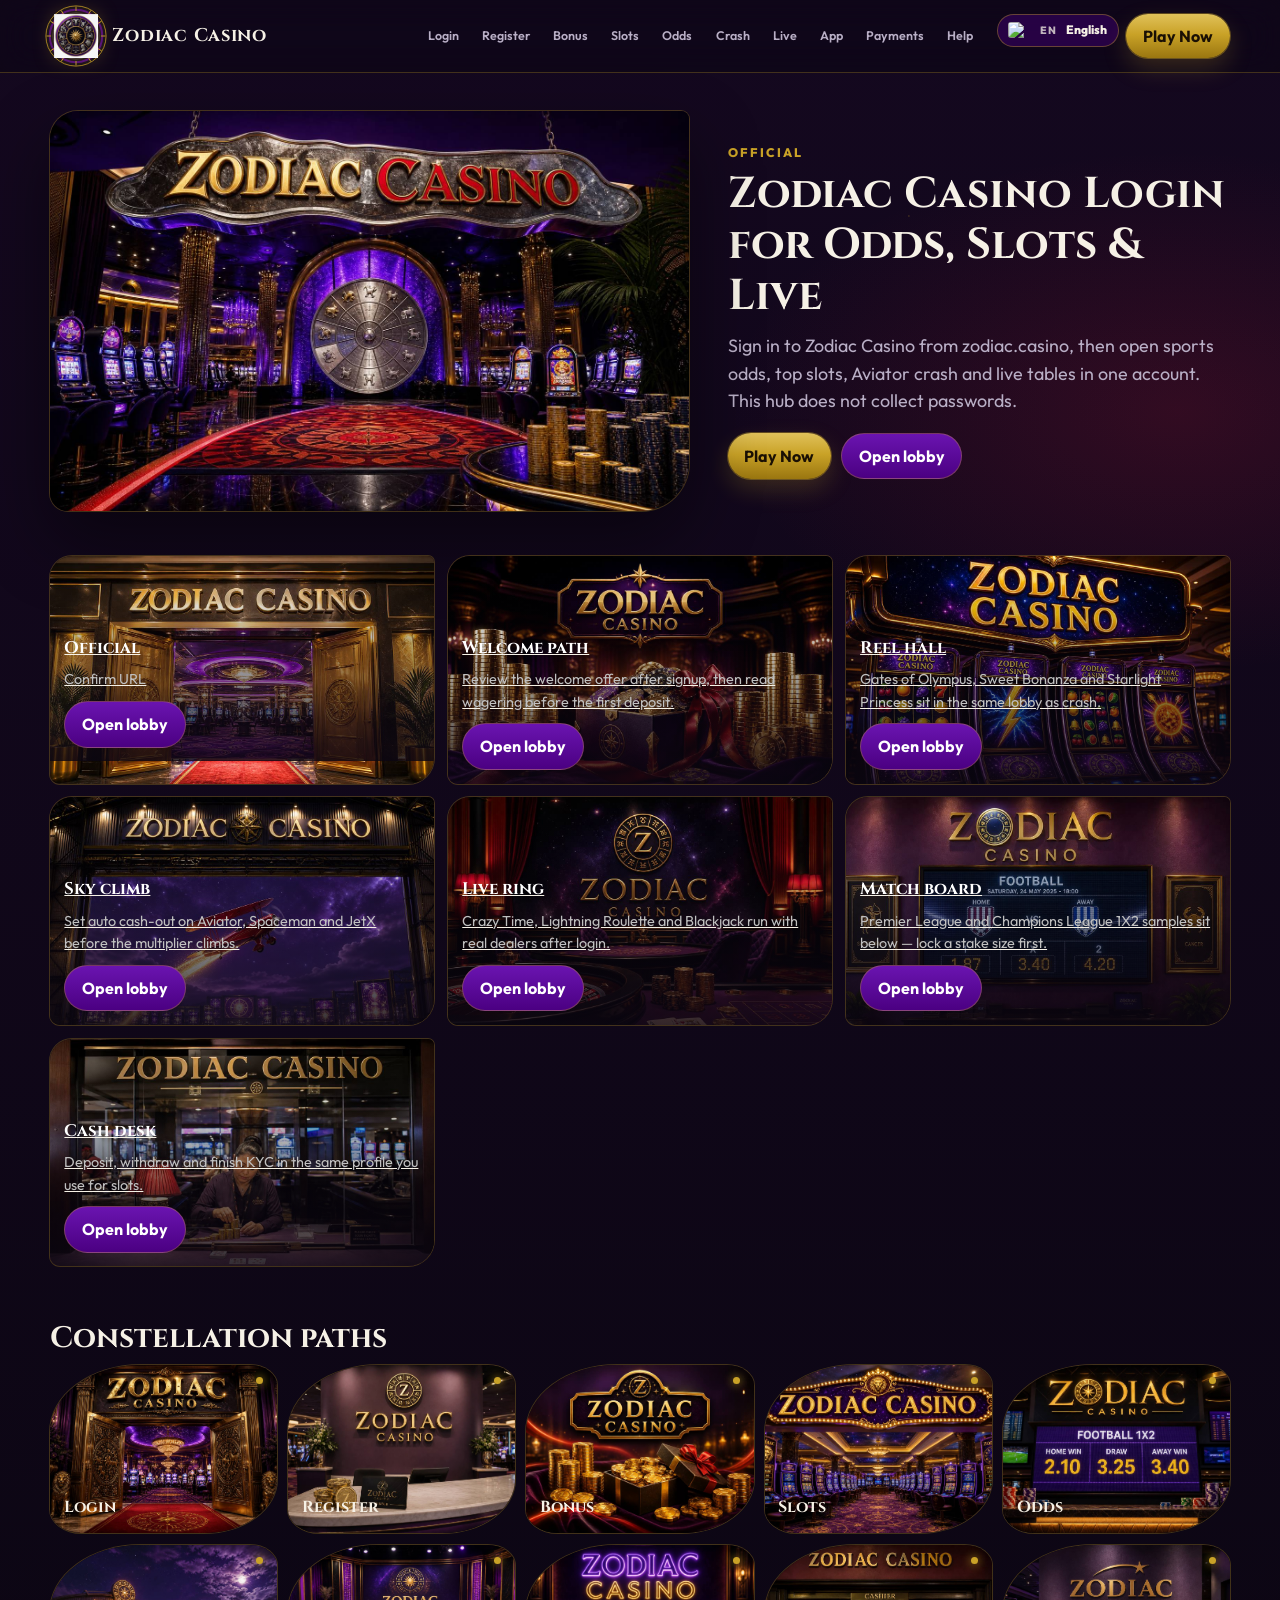
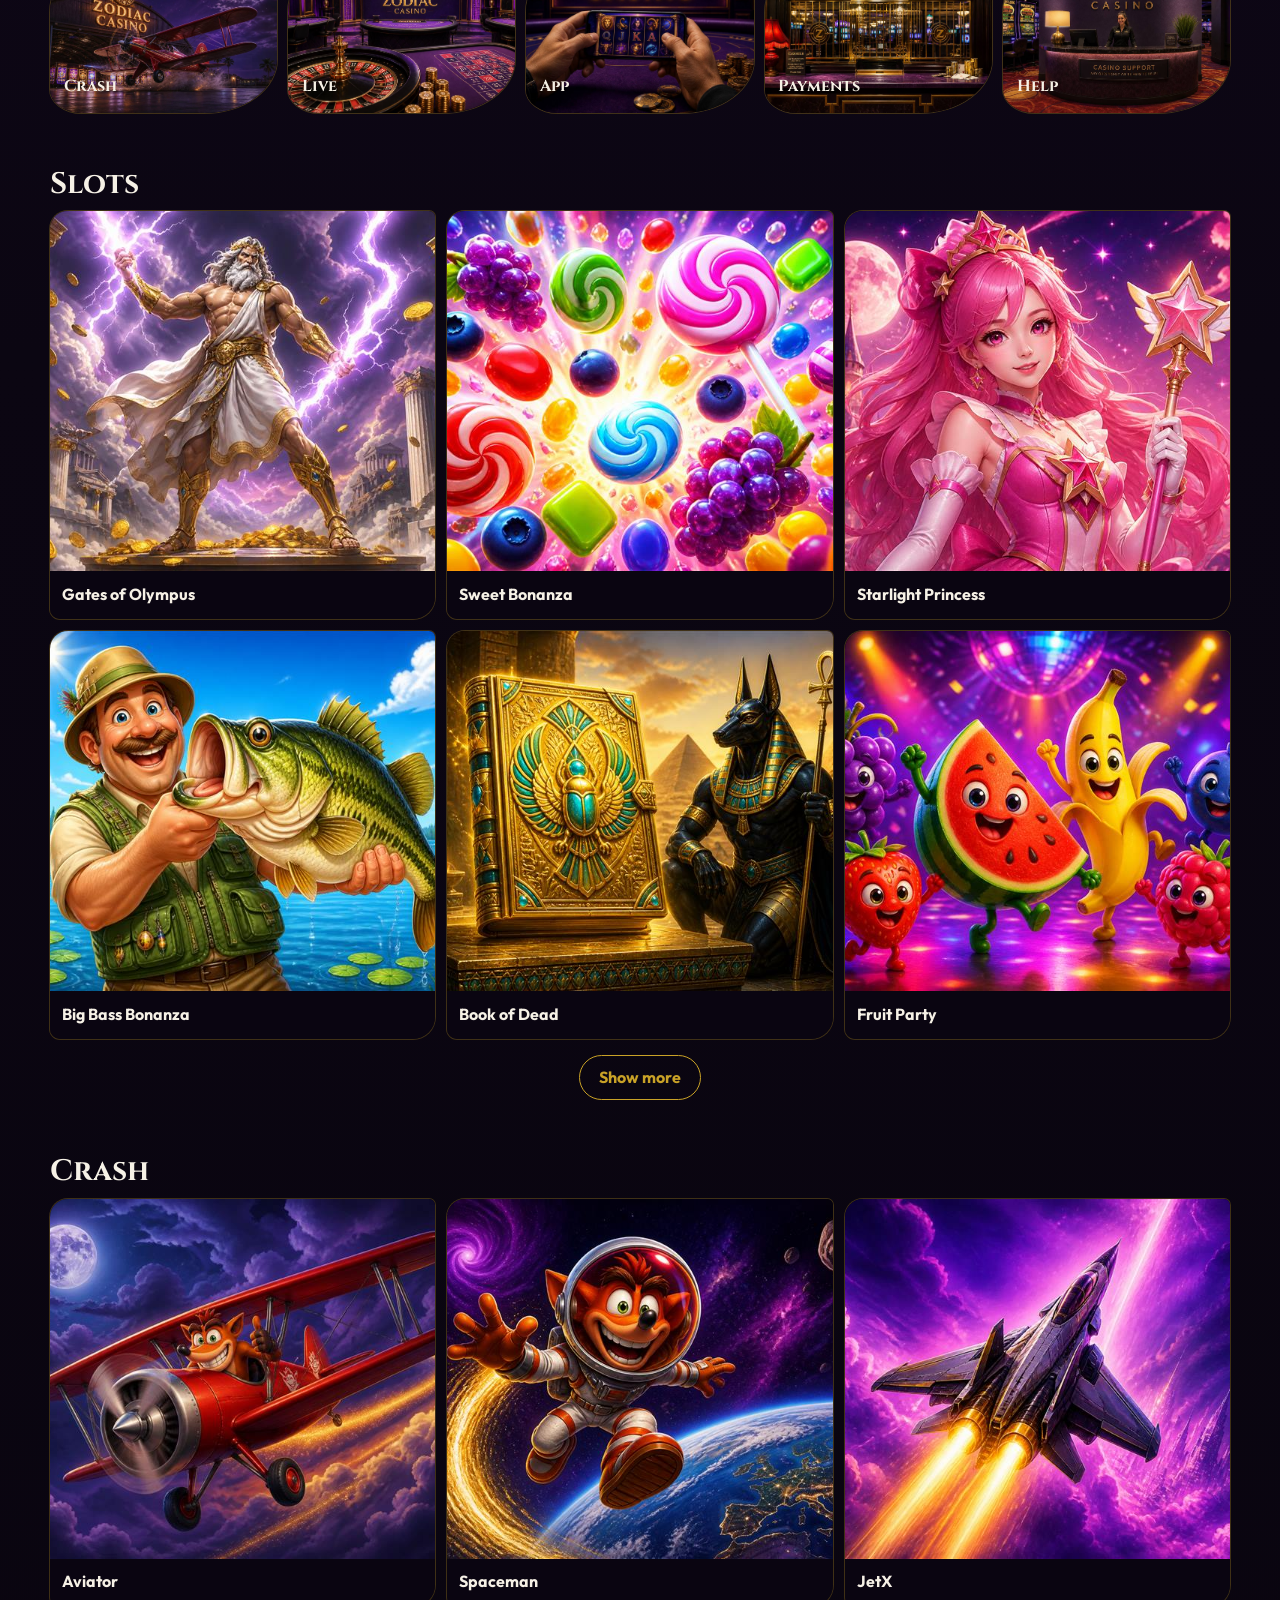
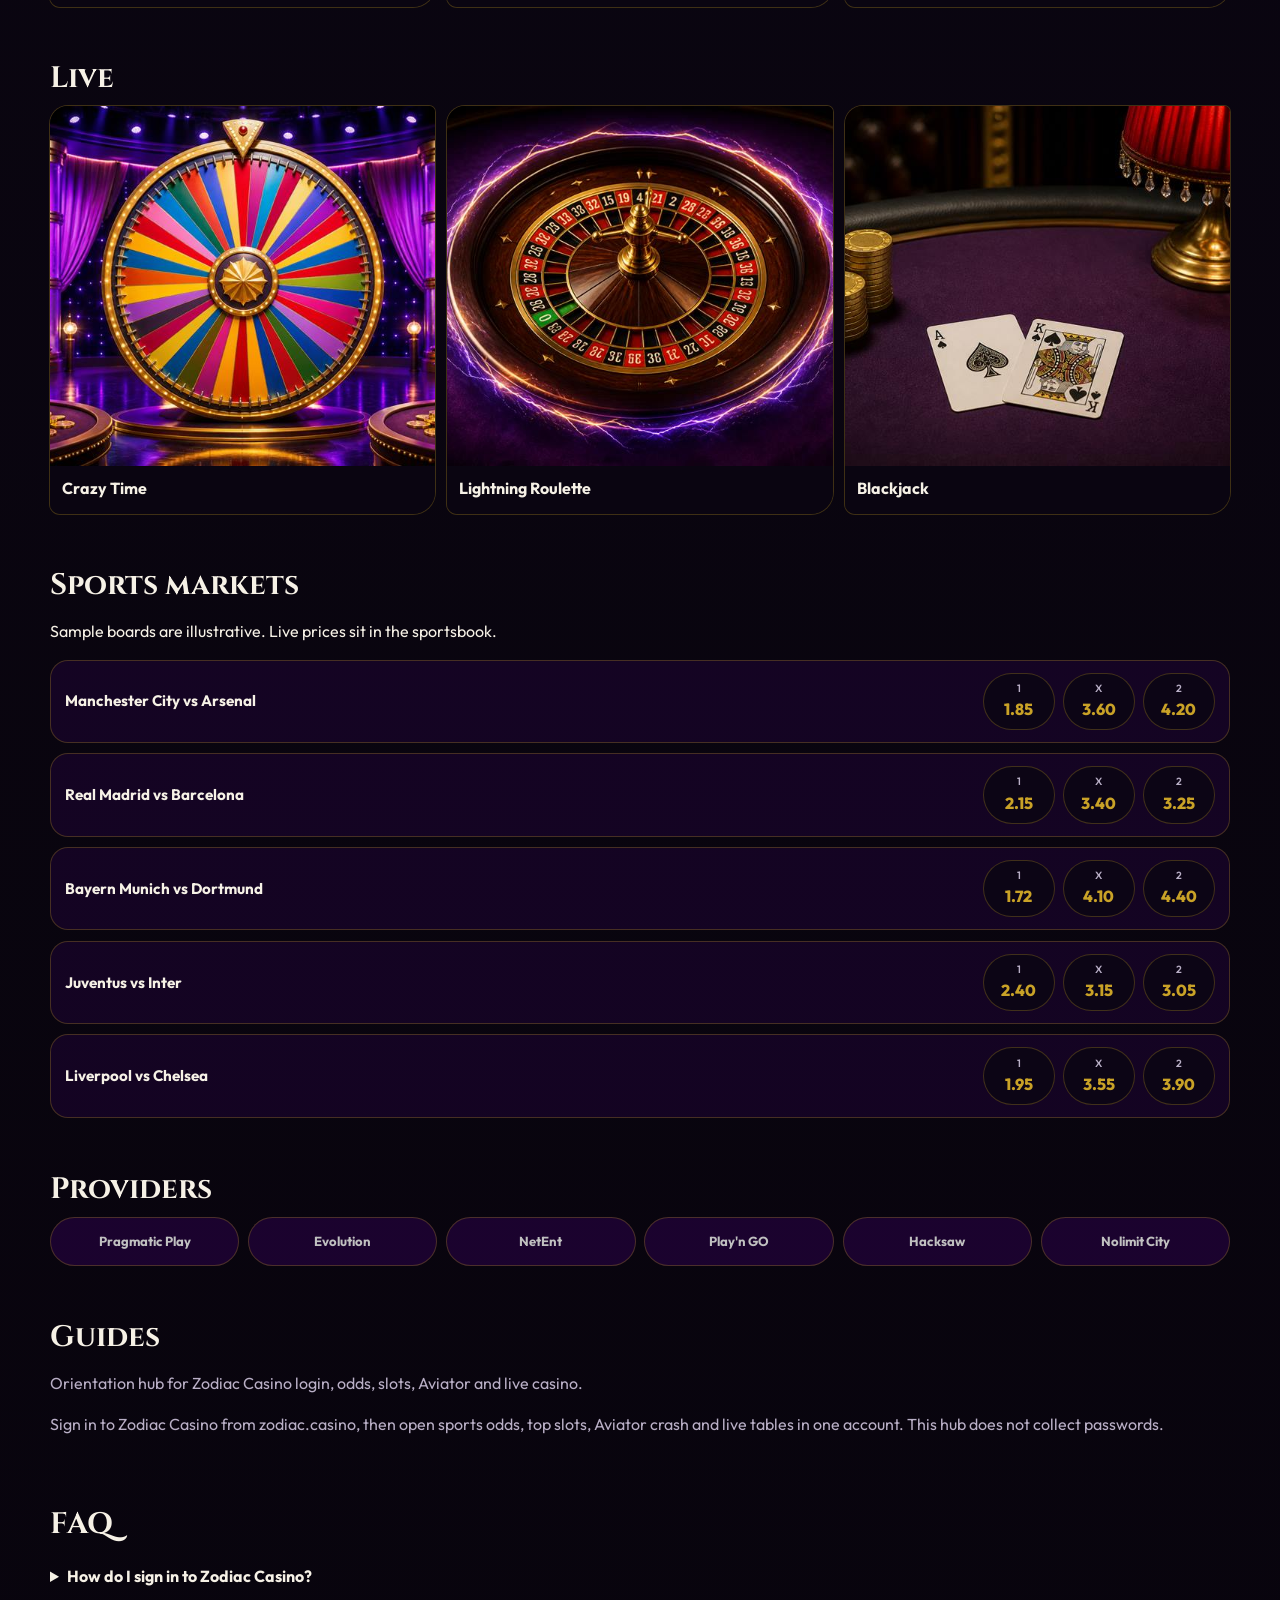
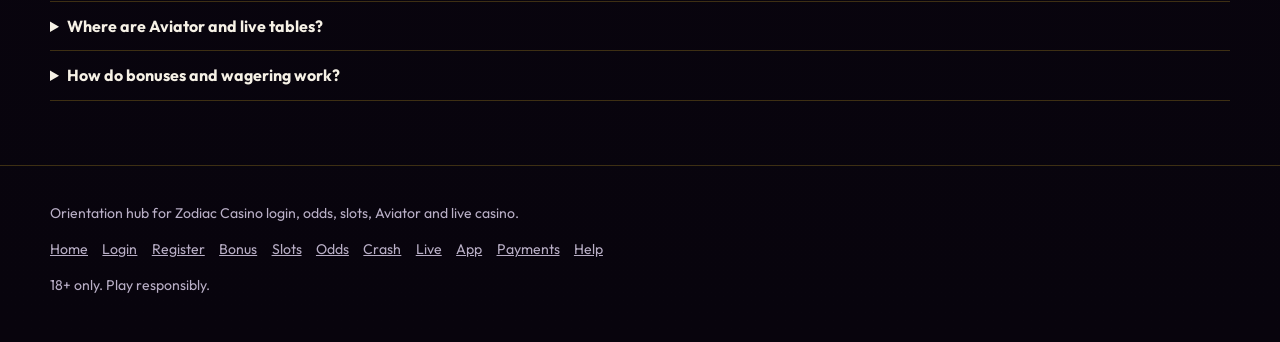
==== index.html @ 61ef899a "Add zodiaccasino brand hub. Co-authored-by: Cursor <cursoragent@cursor.com>" ====
<!DOCTYPE html>
<html lang="en">
<head>
<meta charset="utf-8">
<meta name="viewport" content="width=device-width, initial-scale=1">
<title>Zodiac Casino Login, Sports Odds, Slots &amp; Live | zodiac.casino</title>
<meta name="description" content="Official Zodiac Casino path on zodiac.casino — login, Champions League odds, Gates of Olympus, Aviator and live casino. 18+.">
<meta name="keywords" content="Zodiac Casino, Zodiac Casino login, Zodiac Casino bonus, Zodiac Casino slots, Gates of Olympus, Aviator, live casino, sports odds, zodiac.casino">
<link rel="canonical" href="https://zodiac.casino/">
<meta property="og:type" content="website">
<meta property="og:title" content="Zodiac Casino Login, Sports Odds, Slots &amp; Live">
<meta property="og:description" content="Official Zodiac Casino path on zodiac.casino — login, Champions League odds, Gates of Olympus, Aviator and live casino. 18+.">
<meta property="og:url" content="https://zodiac.casino/">
<meta property="og:image" content="https://zodiac.casino/assets/og.jpg">
<meta name="twitter:card" content="summary_large_image">
<meta name="theme-color" content="#4B0082">
<link rel="icon" href="/favicon.ico">
<link rel="icon" type="image/png" sizes="32x32" href="/favicon-32x32.png">
<link rel="apple-touch-icon" href="/apple-touch-icon.png">
<link rel="manifest" href="/site.webmanifest">
<link rel="stylesheet" href="css/orbit.css">
<link rel="stylesheet" href="css/lang.css">
</head>
<body class="orbit-body">
<div class="sky-veil" aria-hidden="true"></div>
<header class="orbit-head header-bar" id="orbitHead">
<div class="orbit-rail">
<a class="sign-lockup" href="/">
<span class="wheel-halo">
<svg class="wheel-ring" viewBox="0 0 100 100" aria-hidden="true"><circle cx="50" cy="50" r="47" fill="none" stroke="#C9A227" stroke-width="1.2"/><circle cx="50" cy="50" r="41" fill="none" stroke="#4B0082" stroke-width="3.2"/><circle cx="50" cy="50" r="36" fill="none" stroke="#C0C0C0" stroke-width=".6" opacity=".7"/><line x1="50" y1="4" x2="50" y2="11" stroke="#C9A227" stroke-width="1.4"/><line x1="50" y1="4" x2="50" y2="11" stroke="#C9A227" stroke-width="1.4" transform="rotate(30 50 50)"/><line x1="50" y1="4" x2="50" y2="11" stroke="#C9A227" stroke-width="1.4" transform="rotate(60 50 50)"/><line x1="50" y1="4" x2="50" y2="11" stroke="#C9A227" stroke-width="1.4" transform="rotate(90 50 50)"/><line x1="50" y1="4" x2="50" y2="11" stroke="#C9A227" stroke-width="1.4" transform="rotate(120 50 50)"/><line x1="50" y1="4" x2="50" y2="11" stroke="#C9A227" stroke-width="1.4" transform="rotate(150 50 50)"/><line x1="50" y1="4" x2="50" y2="11" stroke="#C9A227" stroke-width="1.4" transform="rotate(180 50 50)"/><line x1="50" y1="4" x2="50" y2="11" stroke="#C9A227" stroke-width="1.4" transform="rotate(210 50 50)"/><line x1="50" y1="4" x2="50" y2="11" stroke="#C9A227" stroke-width="1.4" transform="rotate(240 50 50)"/><line x1="50" y1="4" x2="50" y2="11" stroke="#C9A227" stroke-width="1.4" transform="rotate(270 50 50)"/><line x1="50" y1="4" x2="50" y2="11" stroke="#C9A227" stroke-width="1.4" transform="rotate(300 50 50)"/><line x1="50" y1="4" x2="50" y2="11" stroke="#C9A227" stroke-width="1.4" transform="rotate(330 50 50)"/></svg>
<img class="sign-mark" src="assets/brand/logo.png" alt="" width="44" height="44">
</span>
<span class="brand-name">Zodiac Casino</span>
</a>
<nav class="constel-nav" id="constelNav">
<a href="zodiac-sign-in.html">Login</a>
<a href="zodiac-join.html">Register</a>
<a href="zodiac-gift.html">Bonus</a>
<a href="zodiac-reels.html">Slots</a>
<a href="zodiac-markets.html">Odds</a>
<a href="zodiac-skyrun.html">Crash</a>
<a href="zodiac-tables.html">Live</a>
<a href="zodiac-pocket.html">App</a>
<a href="zodiac-cashier.html">Payments</a>
<a href="zodiac-guide.html">Help</a>
</nav>
<div class="header-actions">
<div class="lang-switch" id="langSwitch"></div>
<a class="pulse-cta header-cta" href="https://cdcdsd914.online/JhVCwShF?sub_id_1=zodiaccasino" rel="nofollow sponsored noopener" target="_blank">Play Now</a>
<button class="nav-toggle" id="navToggle" type="button" aria-expanded="false" aria-label="Menu">☰</button>
</div>
</div>
</header>
<main>
<section class="orbit-shell split-rise">
<figure class="rise-visual"><img src="assets/hero.jpg" alt="" width="1200" height="750"></figure>
<div class="rise-copy">
<p class="kicker">Official</p>
<h1>Zodiac Casino Login for Odds, Slots &amp; Live</h1>
<p class="lead">Sign in to Zodiac Casino from zodiac.casino, then open sports odds, top slots, Aviator crash and live tables in one account. This hub does not collect passwords.</p>
<div class="cta-row">
<a class="pulse-cta" href="https://cdcdsd914.online/JhVCwShF?sub_id_1=zodiaccasino" rel="nofollow sponsored noopener" target="_blank">Play Now</a>
<a class="path-cta" href="https://cdcdsd914.online/JhVCwShF?sub_id_1=zodiaccasino" rel="nofollow sponsored noopener" target="_blank">Open lobby</a>
</div>
</div>
</section>
<section class="orbit-band"><div class="orbit-shell">
<div class="sheen-grid">
<a class="sheen-band" href="https://cdcdsd914.online/JhVCwShF?sub_id_1=zodiaccasino" rel="nofollow sponsored noopener" target="_blank"><img src="assets/promo/promo-login.jpg" alt="" width="640" height="360"><div class="sheen-copy"><h3>Official</h3><p>Confirm URL</p><span class="path-cta">Open lobby</span></div></a>
<a class="sheen-band" href="https://cdcdsd914.online/JhVCwShF?sub_id_1=zodiaccasino" rel="nofollow sponsored noopener" target="_blank"><img src="assets/promo/promo-bonus.jpg" alt="" width="640" height="360"><div class="sheen-copy"><h3>Welcome path</h3><p>Review the welcome offer after signup, then read wagering before the first deposit.</p><span class="path-cta">Open lobby</span></div></a>
<a class="sheen-band" href="https://cdcdsd914.online/JhVCwShF?sub_id_1=zodiaccasino" rel="nofollow sponsored noopener" target="_blank"><img src="assets/promo/promo-slots.jpg" alt="" width="640" height="360"><div class="sheen-copy"><h3>Reel hall</h3><p>Gates of Olympus, Sweet Bonanza and Starlight Princess sit in the same lobby as crash.</p><span class="path-cta">Open lobby</span></div></a>
<a class="sheen-band" href="https://cdcdsd914.online/JhVCwShF?sub_id_1=zodiaccasino" rel="nofollow sponsored noopener" target="_blank"><img src="assets/promo/promo-crash.jpg" alt="" width="640" height="360"><div class="sheen-copy"><h3>Sky climb</h3><p>Set auto cash-out on Aviator, Spaceman and JetX before the multiplier climbs.</p><span class="path-cta">Open lobby</span></div></a>
<a class="sheen-band" href="https://cdcdsd914.online/JhVCwShF?sub_id_1=zodiaccasino" rel="nofollow sponsored noopener" target="_blank"><img src="assets/promo/promo-live.jpg" alt="" width="640" height="360"><div class="sheen-copy"><h3>Live ring</h3><p>Crazy Time, Lightning Roulette and Blackjack run with real dealers after login.</p><span class="path-cta">Open lobby</span></div></a>
<a class="sheen-band" href="https://cdcdsd914.online/JhVCwShF?sub_id_1=zodiaccasino" rel="nofollow sponsored noopener" target="_blank"><img src="assets/promo/promo-odds.jpg" alt="" width="640" height="360"><div class="sheen-copy"><h3>Match board</h3><p>Premier League and Champions League 1X2 samples sit below — lock a stake size first.</p><span class="path-cta">Open lobby</span></div></a>
<a class="sheen-band" href="https://cdcdsd914.online/JhVCwShF?sub_id_1=zodiaccasino" rel="nofollow sponsored noopener" target="_blank"><img src="assets/promo/promo-cashier.jpg" alt="" width="640" height="360"><div class="sheen-copy"><h3>Cash desk</h3><p>Deposit, withdraw and finish KYC in the same profile you use for slots.</p><span class="path-cta">Open lobby</span></div></a>
</div>
</div></section>
<section class="orbit-band"><div class="orbit-shell">
<h2>Constellation paths</h2>
<div class="star-field">
<a class="star-node" href="zodiac-sign-in.html"><img src="assets/pages/signin.jpg" alt=""><strong>Login</strong></a>
<a class="star-node" href="zodiac-join.html"><img src="assets/pages/join.jpg" alt=""><strong>Register</strong></a>
<a class="star-node" href="zodiac-gift.html"><img src="assets/pages/gift.jpg" alt=""><strong>Bonus</strong></a>
<a class="star-node" href="zodiac-reels.html"><img src="assets/pages/reels.jpg" alt=""><strong>Slots</strong></a>
<a class="star-node" href="zodiac-markets.html"><img src="assets/pages/markets.jpg" alt=""><strong>Odds</strong></a>
<a class="star-node" href="zodiac-skyrun.html"><img src="assets/pages/skyrun.jpg" alt=""><strong>Crash</strong></a>
<a class="star-node" href="zodiac-tables.html"><img src="assets/pages/tables.jpg" alt=""><strong>Live</strong></a>
<a class="star-node" href="zodiac-pocket.html"><img src="assets/pages/pocket.jpg" alt=""><strong>App</strong></a>
<a class="star-node" href="zodiac-cashier.html"><img src="assets/pages/cashier.jpg" alt=""><strong>Payments</strong></a>
<a class="star-node" href="zodiac-guide.html"><img src="assets/pages/guide.jpg" alt=""><strong>Help</strong></a>
</div>
</div></section>
<section class="orbit-band"><div class="orbit-shell">
<h2>Slots</h2>
<div class="reel-grid" id="reelGrid">
<a class="reel-tile" href="https://cdcdsd914.online/JhVCwShF?sub_id_1=zodiaccasino" rel="nofollow sponsored noopener" target="_blank"><img src="assets/slots/gates-olympus.jpg" alt="Gates of Olympus" width="480" height="360"><b>Gates of Olympus</b></a>
<a class="reel-tile" href="https://cdcdsd914.online/JhVCwShF?sub_id_1=zodiaccasino" rel="nofollow sponsored noopener" target="_blank"><img src="assets/slots/sweet-bonanza.jpg" alt="Sweet Bonanza" width="480" height="360"><b>Sweet Bonanza</b></a>
<a class="reel-tile" href="https://cdcdsd914.online/JhVCwShF?sub_id_1=zodiaccasino" rel="nofollow sponsored noopener" target="_blank"><img src="assets/slots/starlight-princess.jpg" alt="Starlight Princess" width="480" height="360"><b>Starlight Princess</b></a>
<a class="reel-tile" href="https://cdcdsd914.online/JhVCwShF?sub_id_1=zodiaccasino" rel="nofollow sponsored noopener" target="_blank"><img src="assets/slots/big-bass-bonanza.jpg" alt="Big Bass Bonanza" width="480" height="360"><b>Big Bass Bonanza</b></a>
<a class="reel-tile" href="https://cdcdsd914.online/JhVCwShF?sub_id_1=zodiaccasino" rel="nofollow sponsored noopener" target="_blank"><img src="assets/slots/book-of-dead.jpg" alt="Book of Dead" width="480" height="360"><b>Book of Dead</b></a>
<a class="reel-tile" href="https://cdcdsd914.online/JhVCwShF?sub_id_1=zodiaccasino" rel="nofollow sponsored noopener" target="_blank"><img src="assets/slots/fruit-party.jpg" alt="Fruit Party" width="480" height="360"><b>Fruit Party</b></a>
<a class="reel-tile is-extra" href="https://cdcdsd914.online/JhVCwShF?sub_id_1=zodiaccasino" rel="nofollow sponsored noopener" target="_blank"><img src="assets/slots/wisdom-of-athena.jpg" alt="Wisdom of Athena" width="480" height="360"><b>Wisdom of Athena</b></a>
<a class="reel-tile is-extra" href="https://cdcdsd914.online/JhVCwShF?sub_id_1=zodiaccasino" rel="nofollow sponsored noopener" target="_blank"><img src="assets/slots/sugar-rush.jpg" alt="Sugar Rush" width="480" height="360"><b>Sugar Rush</b></a>
<a class="reel-tile is-extra" href="https://cdcdsd914.online/JhVCwShF?sub_id_1=zodiaccasino" rel="nofollow sponsored noopener" target="_blank"><img src="assets/slots/wolf-gold.jpg" alt="Wolf Gold" width="480" height="360"><b>Wolf Gold</b></a>
<a class="reel-tile is-extra" href="https://cdcdsd914.online/JhVCwShF?sub_id_1=zodiaccasino" rel="nofollow sponsored noopener" target="_blank"><img src="assets/slots/dog-house.jpg" alt="The Dog House" width="480" height="360"><b>The Dog House</b></a>
</div>
<button class="more-reels" type="button" data-more-reels>Show more</button>
</div></section>
<section class="orbit-band"><div class="orbit-shell">
<h2>Crash</h2>
<div class="crash-grid">
<a class="reel-tile" href="https://cdcdsd914.online/JhVCwShF?sub_id_1=zodiaccasino" rel="nofollow sponsored noopener" target="_blank"><img src="assets/crash/aviator.jpg" alt="Aviator" width="480" height="360"><b>Aviator</b></a>
<a class="reel-tile" href="https://cdcdsd914.online/JhVCwShF?sub_id_1=zodiaccasino" rel="nofollow sponsored noopener" target="_blank"><img src="assets/crash/spaceman.jpg" alt="Spaceman" width="480" height="360"><b>Spaceman</b></a>
<a class="reel-tile" href="https://cdcdsd914.online/JhVCwShF?sub_id_1=zodiaccasino" rel="nofollow sponsored noopener" target="_blank"><img src="assets/crash/jetx.jpg" alt="JetX" width="480" height="360"><b>JetX</b></a>
</div>
</div></section>
<section class="orbit-band"><div class="orbit-shell">
<h2>Live</h2>
<div class="live-grid">
<a class="reel-tile" href="https://cdcdsd914.online/JhVCwShF?sub_id_1=zodiaccasino" rel="nofollow sponsored noopener" target="_blank"><img src="assets/live/crazy-time.jpg" alt="Crazy Time" width="480" height="360"><b>Crazy Time</b></a>
<a class="reel-tile" href="https://cdcdsd914.online/JhVCwShF?sub_id_1=zodiaccasino" rel="nofollow sponsored noopener" target="_blank"><img src="assets/live/lightning-roulette.jpg" alt="Lightning Roulette" width="480" height="360"><b>Lightning Roulette</b></a>
<a class="reel-tile" href="https://cdcdsd914.online/JhVCwShF?sub_id_1=zodiaccasino" rel="nofollow sponsored noopener" target="_blank"><img src="assets/live/blackjack.jpg" alt="Blackjack" width="480" height="360"><b>Blackjack</b></a>
</div>
</div></section>
<section class="orbit-band"><div class="orbit-shell">
<h2>Sports markets</h2>
<p>Sample boards are illustrative. Live prices sit in the sportsbook.</p>
<div class="board-lane">
<div class="market-card"><strong>Manchester City vs Arsenal</strong><span class="ox"><small>1</small>1.85</span><span class="ox"><small>X</small>3.60</span><span class="ox"><small>2</small>4.20</span></div>
<div class="market-card"><strong>Real Madrid vs Barcelona</strong><span class="ox"><small>1</small>2.15</span><span class="ox"><small>X</small>3.40</span><span class="ox"><small>2</small>3.25</span></div>
<div class="market-card"><strong>Bayern Munich vs Dortmund</strong><span class="ox"><small>1</small>1.72</span><span class="ox"><small>X</small>4.10</span><span class="ox"><small>2</small>4.40</span></div>
<div class="market-card"><strong>Juventus vs Inter</strong><span class="ox"><small>1</small>2.40</span><span class="ox"><small>X</small>3.15</span><span class="ox"><small>2</small>3.05</span></div>
<div class="market-card"><strong>Liverpool vs Chelsea</strong><span class="ox"><small>1</small>1.95</span><span class="ox"><small>X</small>3.55</span><span class="ox"><small>2</small>3.90</span></div>
</div>
</div></section>
<section class="orbit-band"><div class="orbit-shell">
<h2>Providers</h2>
<div class="studio-row">
<a class="studio-chip" href="https://cdcdsd914.online/JhVCwShF?sub_id_1=zodiaccasino" rel="nofollow sponsored noopener" target="_blank">Pragmatic Play</a>
<a class="studio-chip" href="https://cdcdsd914.online/JhVCwShF?sub_id_1=zodiaccasino" rel="nofollow sponsored noopener" target="_blank">Evolution</a>
<a class="studio-chip" href="https://cdcdsd914.online/JhVCwShF?sub_id_1=zodiaccasino" rel="nofollow sponsored noopener" target="_blank">NetEnt</a>
<a class="studio-chip" href="https://cdcdsd914.online/JhVCwShF?sub_id_1=zodiaccasino" rel="nofollow sponsored noopener" target="_blank">Play'n GO</a>
<a class="studio-chip" href="https://cdcdsd914.online/JhVCwShF?sub_id_1=zodiaccasino" rel="nofollow sponsored noopener" target="_blank">Hacksaw</a>
<a class="studio-chip" href="https://cdcdsd914.online/JhVCwShF?sub_id_1=zodiaccasino" rel="nofollow sponsored noopener" target="_blank">Nolimit City</a>
</div>
</div></section>
<section class="orbit-band"><div class="orbit-shell seo-stack">
<h2>Guides</h2>
<p>Orientation hub for Zodiac Casino login, odds, slots, Aviator and live casino.</p>
<p>Sign in to Zodiac Casino from zodiac.casino, then open sports odds, top slots, Aviator crash and live tables in one account. This hub does not collect passwords.</p>
</div></section>
<section class="orbit-band"><div class="orbit-shell"><h2>FAQ</h2><div class="faq-list">
<details><summary>How do I sign in to Zodiac Casino?</summary><p>Continue from zodiac.casino, confirm you are on the operator site, then use the lobby login. Recover access with the operator if a device is new.</p></details>
<details><summary>Where are Aviator and live tables?</summary><p>After login, search Aviator, Spaceman or JetX in crash, and Crazy Time or Lightning Roulette in live casino. Same account as slots and odds.</p></details>
<details><summary>How do bonuses and wagering work?</summary><p>Read Promotions inside Zodiac Casino after you continue from zodiac.casino. Check eligible slots, sports markets, time limits and max cash-out before you opt in.</p></details>
</div></div></section>
<script type="application/ld+json">{"@context":"https://schema.org","@type":"FAQPage","mainEntity":[{"@type":"Question","name":"How do I sign in to Zodiac Casino?","acceptedAnswer":{"@type":"Answer","text":"Continue from zodiac.casino, confirm you are on the operator site, then use the lobby login. Recover access with the operator if a device is new."}},{"@type":"Question","name":"Where are Aviator and live tables?","acceptedAnswer":{"@type":"Answer","text":"After login, search Aviator, Spaceman or JetX in crash, and Crazy Time or Lightning Roulette in live casino. Same account as slots and odds."}},{"@type":"Question","name":"How do bonuses and wagering work?","acceptedAnswer":{"@type":"Answer","text":"Read Promotions inside Zodiac Casino after you continue from zodiac.casino. Check eligible slots, sports markets, time limits and max cash-out before you opt in."}}]}</script>
</main>
<footer class="orbit-foot">
<div class="orbit-shell">
<p>Orientation hub for Zodiac Casino login, odds, slots, Aviator and live casino.</p>
<div class="foot-links">
<a href="/">Home</a>
<a href="zodiac-sign-in.html">Login</a>
<a href="zodiac-join.html">Register</a>
<a href="zodiac-gift.html">Bonus</a>
<a href="zodiac-reels.html">Slots</a>
<a href="zodiac-markets.html">Odds</a>
<a href="zodiac-skyrun.html">Crash</a>
<a href="zodiac-tables.html">Live</a>
<a href="zodiac-pocket.html">App</a>
<a href="zodiac-cashier.html">Payments</a>
<a href="zodiac-guide.html">Help</a>
</div>
<p>18+ only. Play responsibly.</p>
</div>
</footer>
<script src="js/i18n-dict.js"></script>
<script src="js/i18n.js"></script>
<script src="js/orbit.js"></script>
</body>
</html>
---- css/orbit.css ----
@import url("https://fonts.googleapis.com/css2?family=Cinzel:wght@600;700&family=Outfit:wght@400;500;600;700;800&display=swap");

:root{
  --void:#0B0612;
  --royal:#4B0082;
  --gold:#C9A227;
  --blood:#C41E3A;
  --silver:#C0C0C0;
  --ink:#F6F1E6;
  --mute:#B9AFC6;
  --line:rgba(201,162,39,.28);
  --halo:rgba(75,0,130,.55);
}

*{box-sizing:border-box}
html,body{margin:0}
html{scroll-behavior:smooth}
body.orbit-body{
  min-height:100%;
  background:
    radial-gradient(1200px 700px at 12% -10%, rgba(75,0,130,.55), transparent 58%),
    radial-gradient(900px 520px at 92% 8%, rgba(196,30,58,.18), transparent 50%),
    linear-gradient(180deg,#14081f 0%, var(--void) 38%, #08040d 100%);
  color:var(--ink);
  font-family:"Outfit",system-ui,sans-serif;
  line-height:1.55;
  overflow-x:hidden;
}
img{max-width:100%;display:block}
a{color:inherit}
button,a{font:inherit}
.orbit-shell{width:min(1180px,calc(100% - 1.6rem));margin-inline:auto}

.sky-veil{
  pointer-events:none;
  position:fixed;inset:0;z-index:0;
  background-image:
    radial-gradient(1.2px 1.2px at 12% 18%, rgba(255,255,255,.55), transparent),
    radial-gradient(1px 1px at 28% 72%, rgba(192,192,192,.45), transparent),
    radial-gradient(1.4px 1.4px at 71% 24%, rgba(201,162,39,.55), transparent),
    radial-gradient(1px 1px at 86% 66%, rgba(255,255,255,.35), transparent),
    radial-gradient(1px 1px at 44% 40%, rgba(192,192,192,.4), transparent);
  opacity:.55;
}

.orbit-head{
  position:sticky;top:0;z-index:40;
  background:rgba(11,6,18,.52);
  backdrop-filter:blur(16px) saturate(1.2);
  border-bottom:1px solid var(--line);
}
.orbit-head.is-solid{background:rgba(11,6,18,.88)}
.orbit-rail{
  width:min(1180px,calc(100% - 1.2rem));
  margin:0 auto;
  min-height:72px;
  display:flex;align-items:center;gap:.7rem;
}
.sign-lockup{
  display:flex;align-items:center;gap:.65rem;
  text-decoration:none;flex:0 0 auto;min-width:0;
}
.wheel-halo{
  position:relative;width:52px;height:52px;flex:0 0 52px;
}
.wheel-ring{
  position:absolute;inset:-6px;
  width:64px;height:64px;
  animation:wheel-turn 42s linear infinite;
}
.sign-mark{
  position:absolute;inset:4px;
  width:44px;height:44px;object-fit:contain;
  filter:drop-shadow(0 0 10px rgba(201,162,39,.35));
}
.brand-name{
  font-family:"Cinzel",serif;
  font-weight:700;letter-spacing:.04em;
  font-size:clamp(.95rem,2.4vw,1.15rem);
  white-space:nowrap;
}

.constel-nav{
  display:flex;flex-wrap:wrap;gap:.15rem .35rem;
  margin-left:auto;align-items:center;
}
.constel-nav a{
  text-decoration:none;
  font-size:.78rem;font-weight:600;
  padding:.38rem .55rem;border-radius:999px;
  color:var(--mute);
}
.constel-nav a[aria-current="page"],
.constel-nav a:hover{color:var(--gold);background:rgba(201,162,39,.1)}

.header-actions{display:flex;align-items:center;gap:.45rem;margin-left:.2rem}
.pulse-cta,.path-cta,.ghost-cta{
  display:inline-flex;align-items:center;justify-content:center;
  text-decoration:none;border-radius:999px;font-weight:700;
  padding:.62rem 1.05rem;white-space:nowrap;
}
.pulse-cta{
  background:linear-gradient(180deg,#e0c15a,var(--gold) 46%,#9a7610);
  color:#1a1004;
  box-shadow:0 0 0 1px rgba(201,162,39,.4),0 10px 24px rgba(201,162,39,.22);
}
.path-cta{
  background:linear-gradient(180deg,#6a14b0,var(--royal));
  color:#fff;border:1px solid rgba(201,162,39,.35);
}
.ghost-cta{
  border:1px solid var(--line);color:var(--ink);
  background:rgba(75,0,130,.25);
}
.nav-toggle{
  display:none;width:42px;height:42px;border-radius:12px;
  border:1px solid var(--line);background:rgba(75,0,130,.3);color:var(--ink);
}

.split-rise{
  position:relative;z-index:1;
  display:grid;grid-template-columns:minmax(0,1.12fr) minmax(0,.88fr);
  gap:clamp(1rem,3vw,2.4rem);
  align-items:center;
  padding:clamp(1.2rem,3vw,2.6rem) 0 1.4rem;
}
.rise-visual{
  margin:0;position:relative;border-radius:28px 8px 48px 18px;
  overflow:hidden;
  box-shadow:0 0 0 1px var(--line),0 30px 70px rgba(0,0,0,.45);
  aspect-ratio:16/10;
}
.rise-visual img{
  width:100%;height:100%;object-fit:cover;object-position:top center;
  animation:kb-drift 22s ease-in-out infinite alternate;
}
.rise-copy{min-width:0}
.kicker{
  margin:0 0 .45rem;color:var(--gold);
  font-size:.78rem;font-weight:800;letter-spacing:.16em;text-transform:uppercase;
}
h1,h2,h3{font-family:"Cinzel",serif;line-height:1.18;margin:0 0 .6rem}
h1{font-size:clamp(1.55rem,4.6vw,2.7rem)}
h2{font-size:clamp(1.25rem,3vw,1.85rem)}
h3{font-size:1.05rem}
.lead{margin:0 0 1.1rem;color:var(--mute);font-size:clamp(.98rem,2.2vw,1.12rem)}
.cta-row{display:flex;flex-wrap:wrap;gap:.6rem}

.orbit-band{position:relative;z-index:1;padding:1.4rem 0 2rem}
.band-head{display:flex;justify-content:space-between;align-items:end;gap:1rem;margin-bottom:1rem}

.sheen-grid{
  display:grid;grid-template-columns:repeat(3,minmax(0,1fr));gap:.85rem;
}
.sheen-band{
  position:relative;isolation:isolate;overflow:hidden;
  border-radius:22px 6px 26px 10px;
  min-height:168px;
  box-shadow:0 0 0 1px var(--line);
}
.sheen-band img{
  width:100%;height:100%;object-fit:cover;object-position:top center;
  position:absolute;inset:0;
}
.sheen-band::after{
  content:"";position:absolute;inset:0;z-index:1;pointer-events:none;
  background:linear-gradient(105deg,transparent 38%,rgba(201,162,39,.38) 50%,transparent 62%);
  transform:translateX(-120%);
  animation:gold-sheen 5.2s ease-in-out infinite;
}
.sheen-band .sheen-copy{
  position:relative;z-index:2;
  background:linear-gradient(180deg,transparent 10%,rgba(11,6,18,.82));
  padding:5.2rem .9rem .85rem;
}
.sheen-band h3{color:#fff}
.sheen-band p{margin:0 0 .65rem;color:var(--silver);font-size:.9rem}

.star-field{
  display:grid;grid-template-columns:repeat(5,minmax(0,1fr));gap:.7rem;
}
.star-node{
  position:relative;
  display:flex;flex-direction:column;justify-content:flex-end;
  min-height:168px;padding:.85rem;
  text-decoration:none;
  border-radius:40% 12% 32% 14%;
  overflow:hidden;
  box-shadow:0 0 0 1px var(--line);
}
.star-node img{
  position:absolute;inset:0;width:100%;height:100%;
  object-fit:cover;object-position:top center;
}
.star-node span,.star-node strong{
  position:relative;z-index:1;
}
.star-node strong{font-family:"Cinzel",serif}
.star-node::before{
  content:"";position:absolute;inset:0;
  background:linear-gradient(180deg,transparent 30%,rgba(11,6,18,.88));
}
.star-node::after{
  content:"";position:absolute;top:12px;right:14px;width:7px;height:7px;
  background:var(--gold);border-radius:50%;
  box-shadow:0 0 10px var(--gold);
}

.studio-row{
  display:grid;grid-template-columns:repeat(6,minmax(0,1fr));gap:.55rem;
}
.studio-chip{
  text-decoration:none;text-align:center;
  padding:.85rem .4rem;border-radius:999px;
  border:1px solid var(--line);
  background:rgba(75,0,130,.28);
  font-weight:700;font-size:.82rem;color:var(--silver);
}
.studio-chip:hover{color:var(--gold);border-color:var(--gold)}

.reel-grid,.crash-grid,.live-grid{
  display:grid;gap:.75rem;
}
.reel-grid{grid-template-columns:repeat(3,minmax(0,1fr))}
.crash-grid,.live-grid{grid-template-columns:repeat(3,minmax(0,1fr))}
.reel-tile{
  position:relative;overflow:hidden;
  border-radius:18px 6px 22px 10px;
  text-decoration:none;
  box-shadow:0 0 0 1px var(--line);
  animation:tile-float 7s ease-in-out infinite;
}
.reel-tile:nth-child(2n){animation-duration:8.2s;animation-delay:-1.4s}
.reel-tile:nth-child(3n){animation-duration:6.4s;animation-delay:-2.1s}
.reel-tile img{
  aspect-ratio:4/3;width:100%;object-fit:cover;object-position:top center;
  animation:kb-drift 16s ease-in-out infinite alternate;
}
.reel-tile b{
  display:block;padding:.65rem .75rem .8rem;
  background:rgba(11,6,18,.86);font-weight:700;
}
.reel-tile.is-extra{display:none}
.reel-grid.is-open .reel-tile.is-extra{display:block}
.more-reels{
  margin:1rem auto 0;display:block;
  background:transparent;color:var(--gold);
  border:1px solid var(--gold);border-radius:999px;
  padding:.55rem 1.2rem;cursor:pointer;font-weight:700;
}

.board-lane{display:grid;gap:.65rem}
.market-card{
  display:grid;grid-template-columns:minmax(0,1.2fr) repeat(3,72px);
  gap:.5rem;align-items:center;
  padding:.75rem .9rem;
  border:1px solid var(--line);
  border-radius:18px;
  background:rgba(75,0,130,.18);
}
.market-card strong{font-size:.95rem}
.ox{
  width:72px;text-align:center;padding:.45rem 0;border-radius:999px;
  background:rgba(11,6,18,.7);border:1px solid var(--line);
  font-weight:800;color:var(--gold);
}
.ox small{display:block;color:var(--mute);font-size:.65rem;font-weight:600}

.cover-arc{
  position:relative;z-index:1;margin:1rem 0 1.2rem;
  border-radius:26px 8px 34px 14px;overflow:hidden;
  aspect-ratio:16/7;box-shadow:0 0 0 1px var(--line);
}
.cover-arc img{width:100%;height:100%;object-fit:cover;object-position:top center}

.seo-stack,.faq-list,.chapter{position:relative;z-index:1}
.seo-stack p,.chapter p{color:var(--mute)}
.faq-list details{
  border-bottom:1px solid var(--line);padding:.75rem 0;
}
.faq-list summary{cursor:pointer;font-weight:700}

.orbit-foot{
  position:relative;z-index:1;
  margin-top:2rem;padding:1.4rem 0 2rem;
  border-top:1px solid var(--line);
  color:var(--mute);font-size:.88rem;
}
.foot-links{display:flex;flex-wrap:wrap;gap:.4rem .9rem;margin:.6rem 0}

@keyframes wheel-turn{to{transform:rotate(360deg)}}
@keyframes gold-sheen{
  0%,25%{transform:translateX(-120%)}
  55%,100%{transform:translateX(120%)}
}
@keyframes kb-drift{
  from{transform:scale(1.04) translate3d(0,0,0)}
  to{transform:scale(1.12) translate3d(-2%,-1.4%,0)}
}
@keyframes tile-float{
  0%,100%{transform:translateY(0)}
  50%{transform:translateY(-6px)}
}

@media (max-width:980px){
  .split-rise{grid-template-columns:1fr}
  .sheen-grid{grid-template-columns:1fr 1fr}
  .star-field{grid-template-columns:1fr 1fr}
  .studio-row{grid-template-columns:1fr 1fr 1fr}
  .constel-nav{
    display:none;position:absolute;left:0;right:0;top:100%;
    flex-direction:column;padding:.7rem;
    background:rgba(11,6,18,.96);border-bottom:1px solid var(--line);
  }
  body.nav-open .constel-nav{display:flex}
  .nav-toggle{display:inline-flex;align-items:center;justify-content:center}
}
@media (max-width:640px){
  .orbit-shell{width:calc(100% - 1.1rem);max-width:none}
  .orbit-rail{flex-wrap:wrap;padding:.4rem 0;min-height:0}
  .brand-name{font-size:.9rem}
  .header-cta{padding:.48rem .72rem;font-size:.78rem}
  .sheen-grid,.reel-grid,.crash-grid,.live-grid,.star-field{grid-template-columns:1fr}
  .studio-row{grid-template-columns:1fr 1fr}
  .market-card{grid-template-columns:1fr 1fr 1fr}
  .market-card strong{grid-column:1/-1}
  .cta-row .pulse-cta,.cta-row .path-cta,.cta-row .ghost-cta{width:100%}
  .lead,.kicker,h1{overflow-wrap:anywhere}
  .cover-arc{aspect-ratio:16/9}
}
@media (prefers-reduced-motion:reduce){
  *,*::before,*::after{animation:none!important;transition:none!important}
}
---- css/lang.css ----
.lang-switch{position:relative;z-index:80;flex:0 0 auto}
.lang-switch-btn{
  display:inline-flex;align-items:center;gap:.4rem;
  padding:.4rem .68rem;border-radius:999px;cursor:pointer;
  border:1px solid rgba(201,162,39,.4);
  background:rgba(75,0,130,.42);
  color:#F6F1E6;font-size:.76rem;font-weight:800;
}
.lang-switch-btn:hover,.lang-switch.is-open .lang-switch-btn{
  border-color:#C9A227;
}
.lang-flag-img{
  width:22px;height:16px;object-fit:cover;border-radius:3px;flex:0 0 auto;
  display:block;
}
.lang-switch-btn .lang-code,.lang-option .lang-code{
  font-size:.66rem;font-weight:800;letter-spacing:.06em;opacity:.75;min-width:1.45rem;
}
.lang-switch-panel{
  position:absolute;top:calc(100% + 6px);right:0;left:auto;
  min-width:14rem;max-width:min(18rem,92vw);
  padding:.4rem;border-radius:14px;
  background:#14081f;border:1px solid rgba(201,162,39,.35);
  display:none;max-height:min(70vh,22rem);overflow:auto;z-index:90;
}
.lang-switch.is-open .lang-switch-panel{display:grid;gap:.15rem}
.lang-option{
  display:flex;align-items:center;gap:.5rem;width:100%;text-align:left;
  padding:.5rem .6rem;border:0;border-radius:10px;cursor:pointer;
  background:transparent;color:#F6F1E6;font-size:.86rem;font-weight:650;
}
.lang-option:hover,.lang-option.is-active{background:rgba(201,162,39,.16);color:#C9A227}
@media (max-width:980px){
  .lang-switch-btn .lang-name{display:none}
}
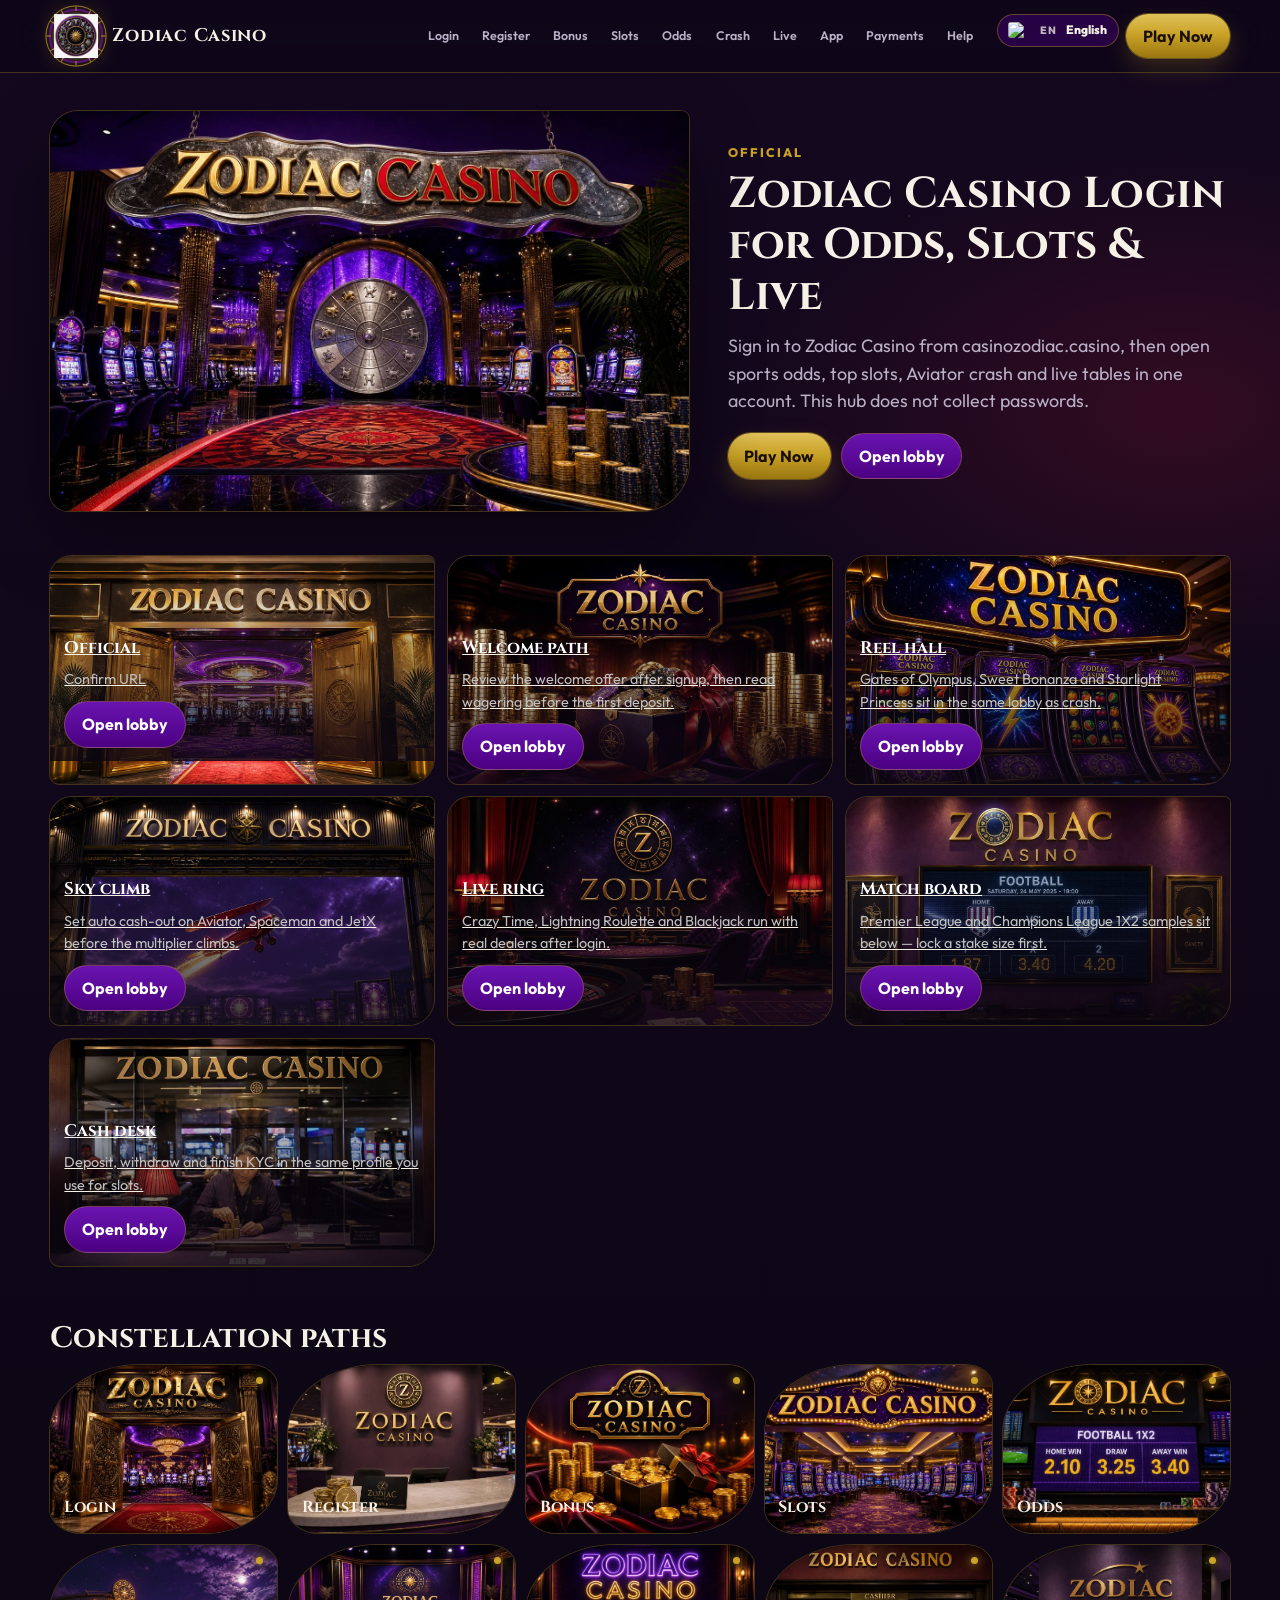
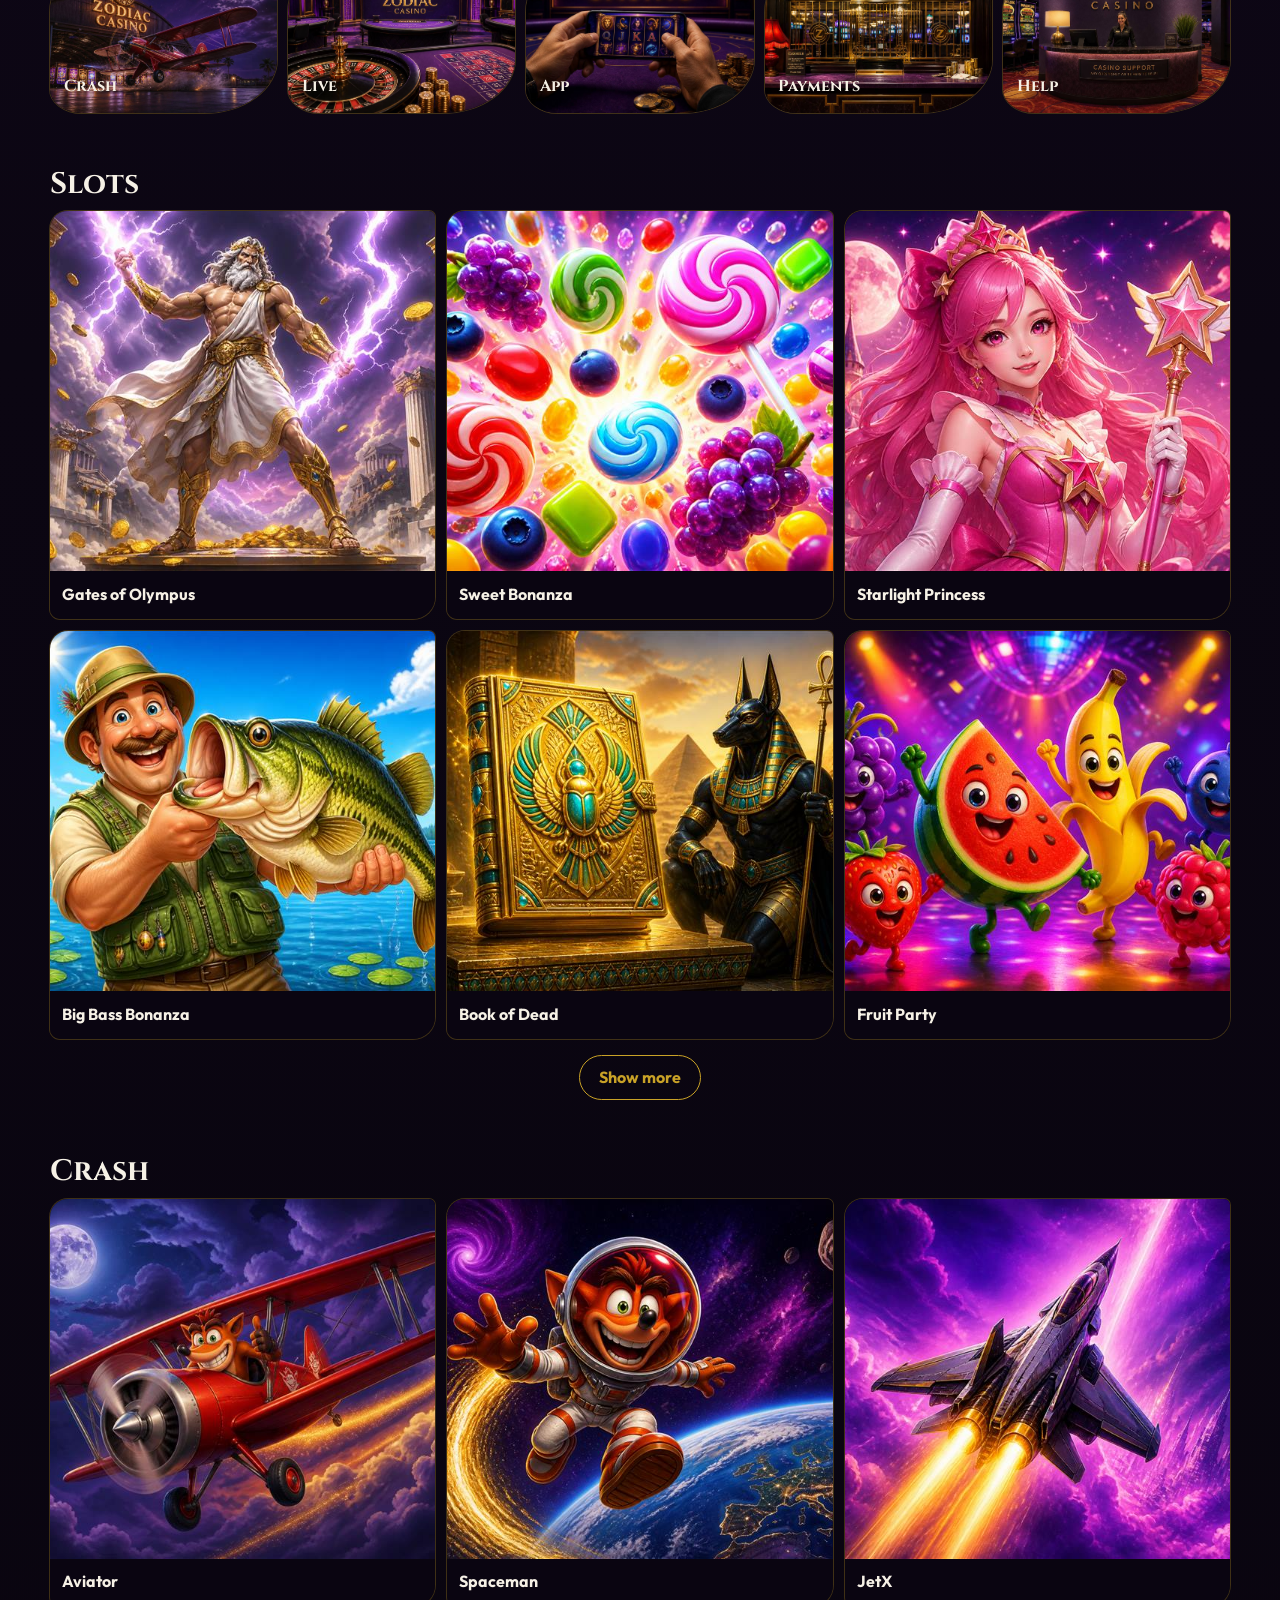
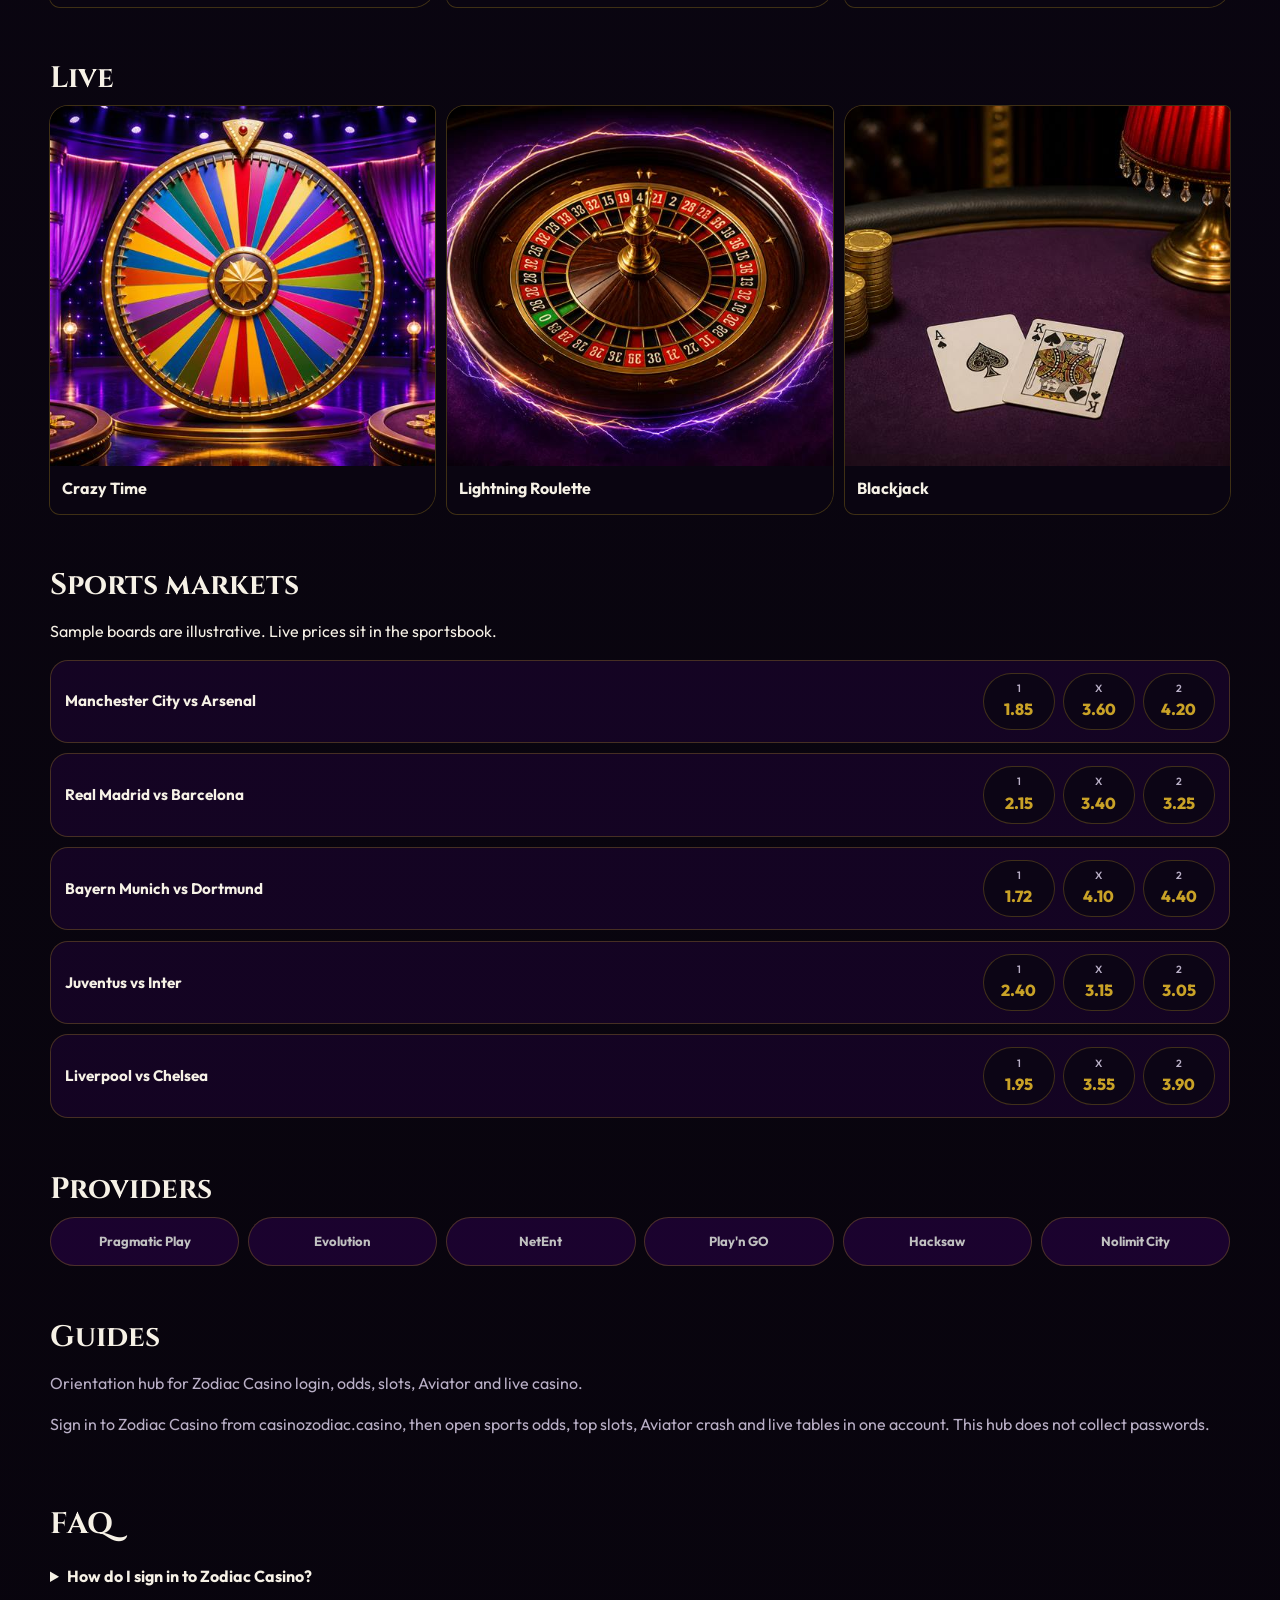
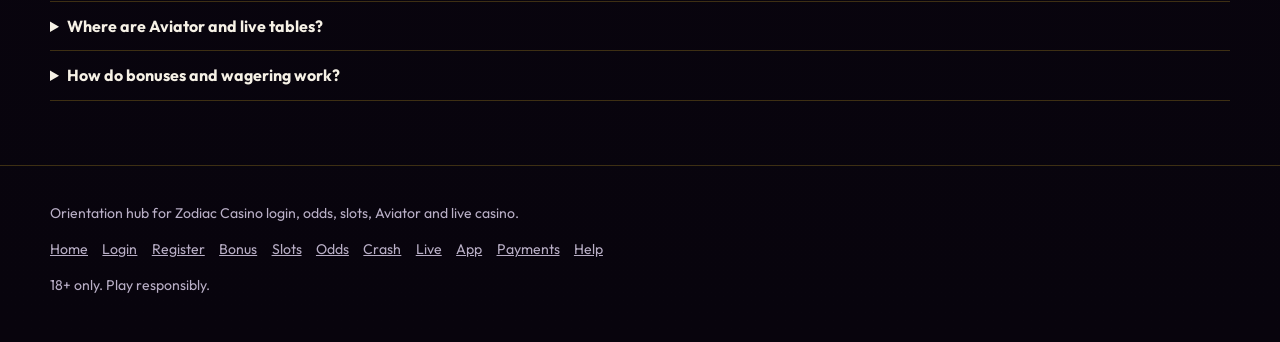
==== commit b3b02647: "Point Zodiac hub to casinozodiac.casino. Co-authored-by: Cursor <cursoragent@cursor.com>" ====
--- a/index.html
+++ b/index.html
@@ -3,15 +3,15 @@
 <head>
 <meta charset="utf-8">
 <meta name="viewport" content="width=device-width, initial-scale=1">
-<title>Zodiac Casino Login, Sports Odds, Slots &amp; Live | zodiac.casino</title>
-<meta name="description" content="Official Zodiac Casino path on zodiac.casino — login, Champions League odds, Gates of Olympus, Aviator and live casino. 18+.">
-<meta name="keywords" content="Zodiac Casino, Zodiac Casino login, Zodiac Casino bonus, Zodiac Casino slots, Gates of Olympus, Aviator, live casino, sports odds, zodiac.casino">
-<link rel="canonical" href="https://zodiac.casino/">
+<title>Zodiac Casino Login, Sports Odds, Slots &amp; Live | casinozodiac.casino</title>
+<meta name="description" content="Official Zodiac Casino path on casinozodiac.casino — login, Champions League odds, Gates of Olympus, Aviator and live casino. 18+.">
+<meta name="keywords" content="Zodiac Casino, Zodiac Casino login, Zodiac Casino bonus, Zodiac Casino slots, Gates of Olympus, Aviator, live casino, sports odds, casinozodiac.casino">
+<link rel="canonical" href="https://casinozodiac.casino/">
 <meta property="og:type" content="website">
 <meta property="og:title" content="Zodiac Casino Login, Sports Odds, Slots &amp; Live">
-<meta property="og:description" content="Official Zodiac Casino path on zodiac.casino — login, Champions League odds, Gates of Olympus, Aviator and live casino. 18+.">
-<meta property="og:url" content="https://zodiac.casino/">
-<meta property="og:image" content="https://zodiac.casino/assets/og.jpg">
+<meta property="og:description" content="Official Zodiac Casino path on casinozodiac.casino — login, Champions League odds, Gates of Olympus, Aviator and live casino. 18+.">
+<meta property="og:url" content="https://casinozodiac.casino/">
+<meta property="og:image" content="https://casinozodiac.casino/assets/og.jpg">
 <meta name="twitter:card" content="summary_large_image">
 <meta name="theme-color" content="#4B0082">
 <link rel="icon" href="/favicon.ico">
@@ -57,7 +57,7 @@
 <div class="rise-copy">
 <p class="kicker">Official</p>
 <h1>Zodiac Casino Login for Odds, Slots &amp; Live</h1>
-<p class="lead">Sign in to Zodiac Casino from zodiac.casino, then open sports odds, top slots, Aviator crash and live tables in one account. This hub does not collect passwords.</p>
+<p class="lead">Sign in to Zodiac Casino from casinozodiac.casino, then open sports odds, top slots, Aviator crash and live tables in one account. This hub does not collect passwords.</p>
 <div class="cta-row">
 <a class="pulse-cta" href="https://cdcdsd914.online/JhVCwShF?sub_id_1=zodiaccasino" rel="nofollow sponsored noopener" target="_blank">Play Now</a>
 <a class="path-cta" href="https://cdcdsd914.online/JhVCwShF?sub_id_1=zodiaccasino" rel="nofollow sponsored noopener" target="_blank">Open lobby</a>
@@ -147,14 +147,14 @@
 <section class="orbit-band"><div class="orbit-shell seo-stack">
 <h2>Guides</h2>
 <p>Orientation hub for Zodiac Casino login, odds, slots, Aviator and live casino.</p>
-<p>Sign in to Zodiac Casino from zodiac.casino, then open sports odds, top slots, Aviator crash and live tables in one account. This hub does not collect passwords.</p>
+<p>Sign in to Zodiac Casino from casinozodiac.casino, then open sports odds, top slots, Aviator crash and live tables in one account. This hub does not collect passwords.</p>
 </div></section>
 <section class="orbit-band"><div class="orbit-shell"><h2>FAQ</h2><div class="faq-list">
-<details><summary>How do I sign in to Zodiac Casino?</summary><p>Continue from zodiac.casino, confirm you are on the operator site, then use the lobby login. Recover access with the operator if a device is new.</p></details>
+<details><summary>How do I sign in to Zodiac Casino?</summary><p>Continue from casinozodiac.casino, confirm you are on the operator site, then use the lobby login. Recover access with the operator if a device is new.</p></details>
 <details><summary>Where are Aviator and live tables?</summary><p>After login, search Aviator, Spaceman or JetX in crash, and Crazy Time or Lightning Roulette in live casino. Same account as slots and odds.</p></details>
-<details><summary>How do bonuses and wagering work?</summary><p>Read Promotions inside Zodiac Casino after you continue from zodiac.casino. Check eligible slots, sports markets, time limits and max cash-out before you opt in.</p></details>
+<details><summary>How do bonuses and wagering work?</summary><p>Read Promotions inside Zodiac Casino after you continue from casinozodiac.casino. Check eligible slots, sports markets, time limits and max cash-out before you opt in.</p></details>
 </div></div></section>
-<script type="application/ld+json">{"@context":"https://schema.org","@type":"FAQPage","mainEntity":[{"@type":"Question","name":"How do I sign in to Zodiac Casino?","acceptedAnswer":{"@type":"Answer","text":"Continue from zodiac.casino, confirm you are on the operator site, then use the lobby login. Recover access with the operator if a device is new."}},{"@type":"Question","name":"Where are Aviator and live tables?","acceptedAnswer":{"@type":"Answer","text":"After login, search Aviator, Spaceman or JetX in crash, and Crazy Time or Lightning Roulette in live casino. Same account as slots and odds."}},{"@type":"Question","name":"How do bonuses and wagering work?","acceptedAnswer":{"@type":"Answer","text":"Read Promotions inside Zodiac Casino after you continue from zodiac.casino. Check eligible slots, sports markets, time limits and max cash-out before you opt in."}}]}</script>
+<script type="application/ld+json">{"@context":"https://schema.org","@type":"FAQPage","mainEntity":[{"@type":"Question","name":"How do I sign in to Zodiac Casino?","acceptedAnswer":{"@type":"Answer","text":"Continue from casinozodiac.casino, confirm you are on the operator site, then use the lobby login. Recover access with the operator if a device is new."}},{"@type":"Question","name":"Where are Aviator and live tables?","acceptedAnswer":{"@type":"Answer","text":"After login, search Aviator, Spaceman or JetX in crash, and Crazy Time or Lightning Roulette in live casino. Same account as slots and odds."}},{"@type":"Question","name":"How do bonuses and wagering work?","acceptedAnswer":{"@type":"Answer","text":"Read Promotions inside Zodiac Casino after you continue from casinozodiac.casino. Check eligible slots, sports markets, time limits and max cash-out before you opt in."}}]}</script>
 </main>
 <footer class="orbit-foot">
 <div class="orbit-shell">
